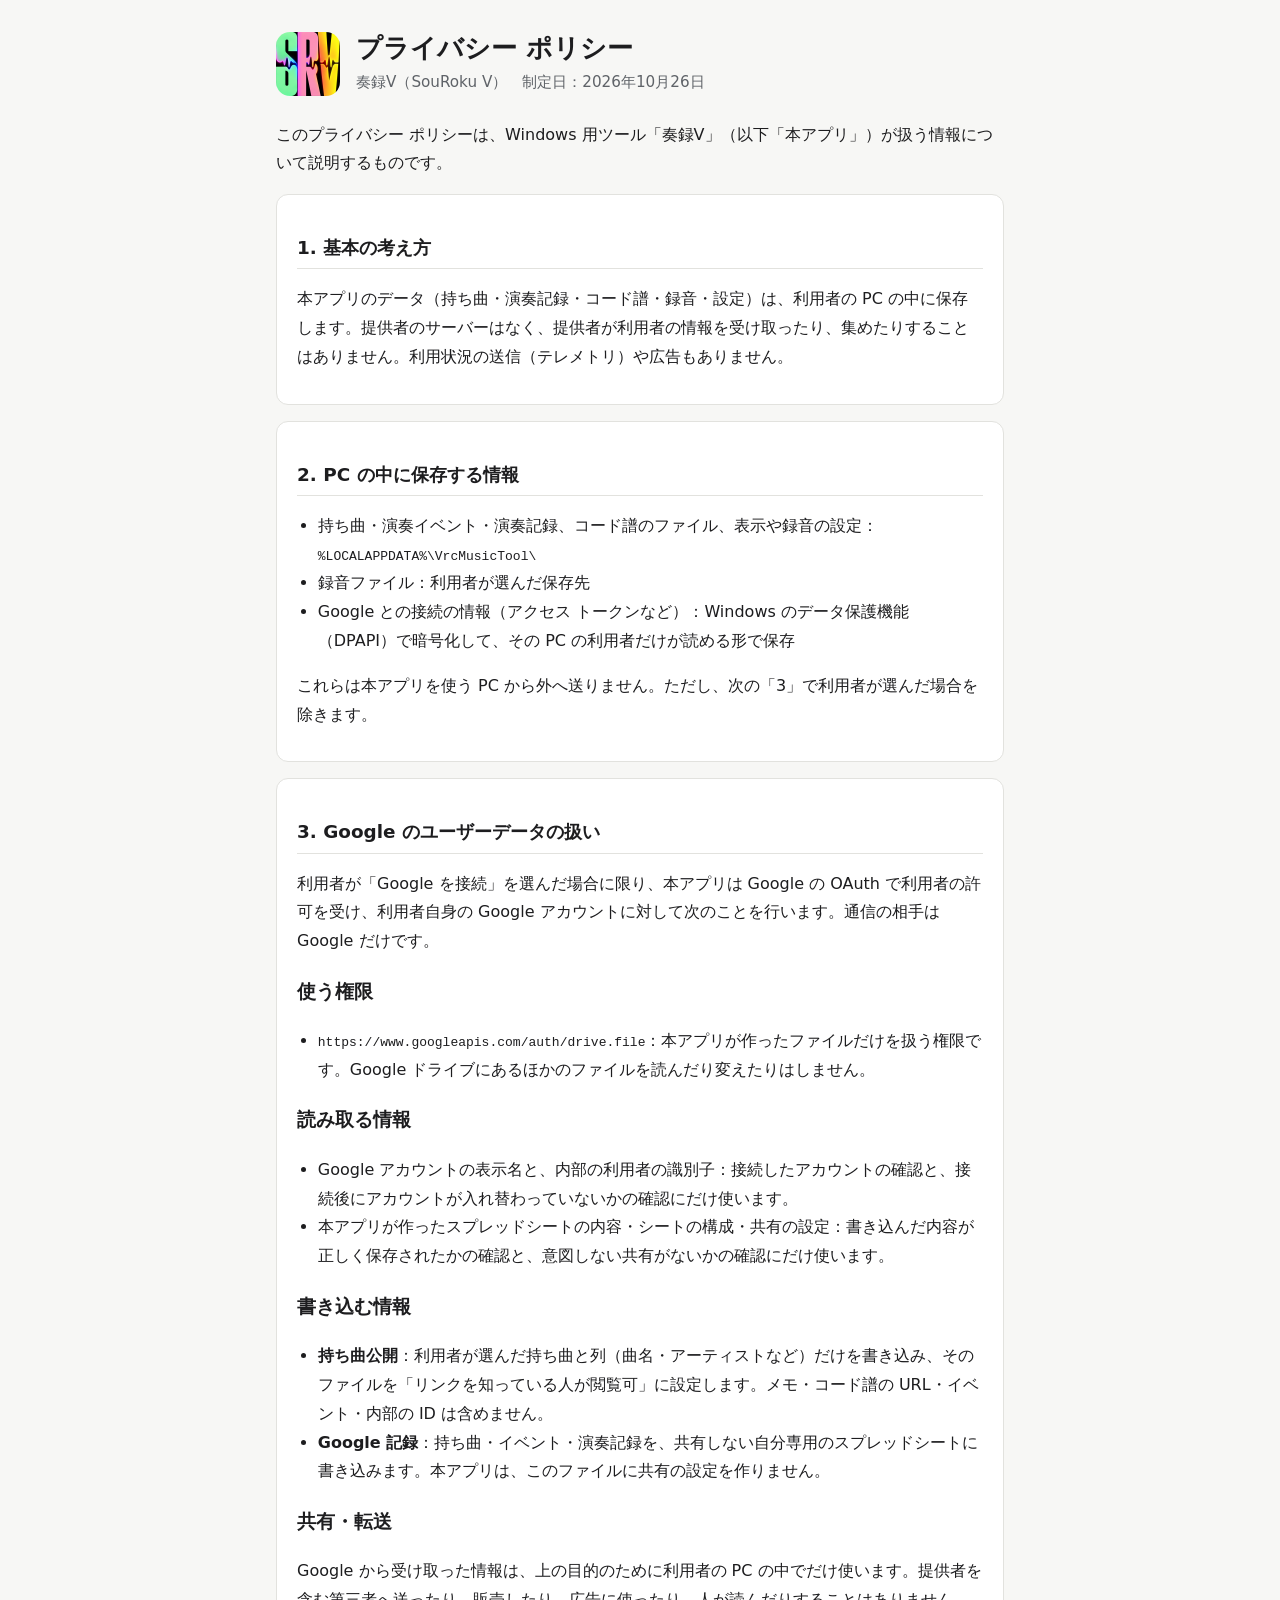
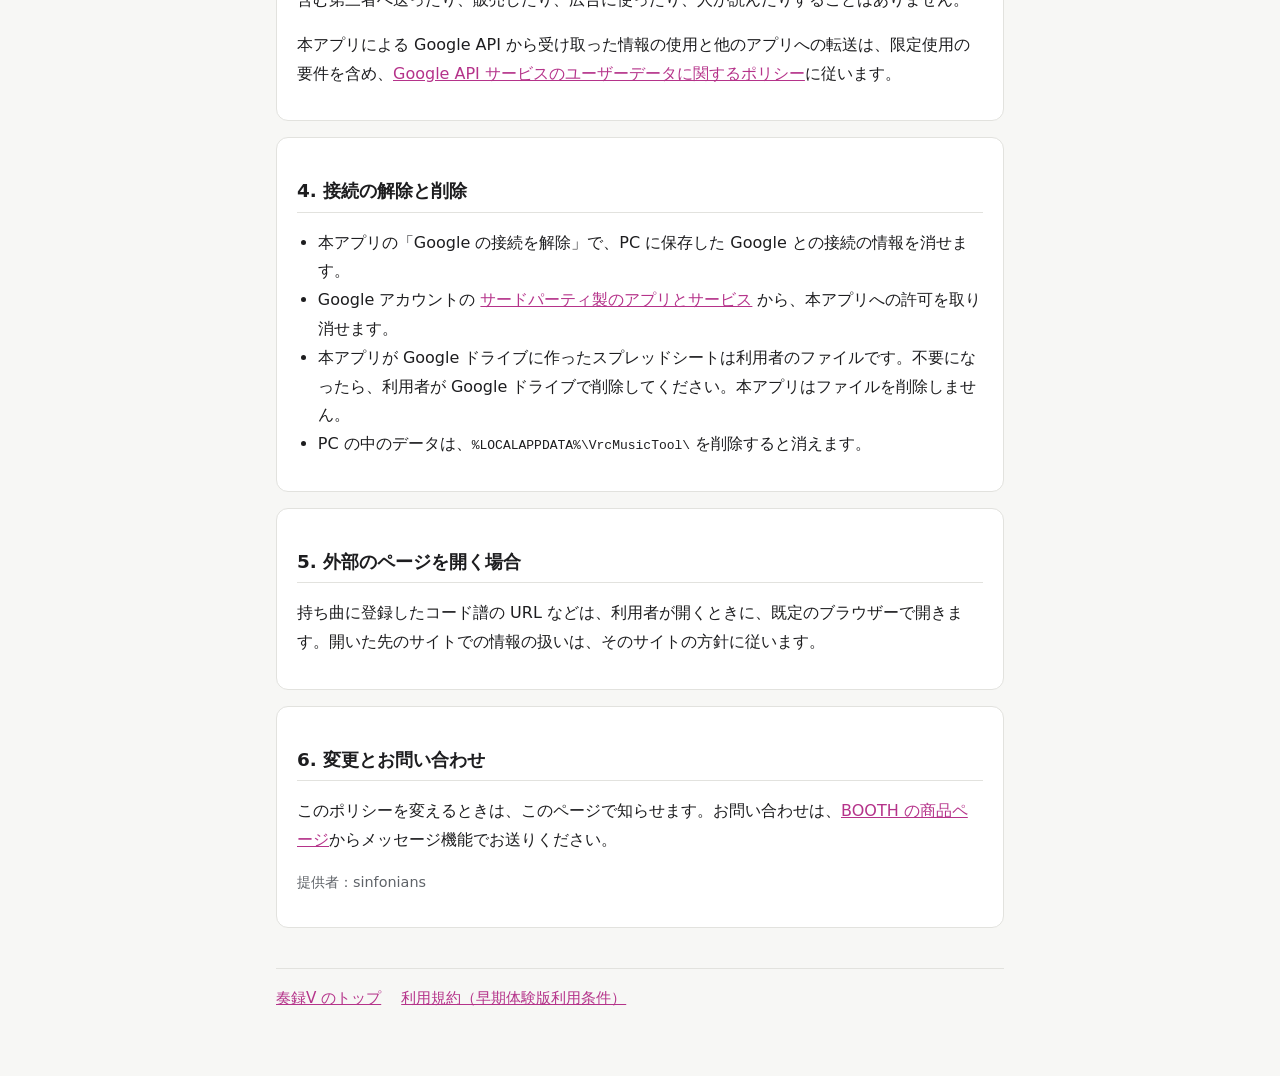
==== privacy.html @ ec06ffeb "Add the SouRoku V home page, privacy policy and terms" ====
<!doctype html>
<html lang="ja">
<head>
<meta charset="utf-8">
<meta name="viewport" content="width=device-width, initial-scale=1">
<title>奏録V プライバシー ポリシー</title>
<link rel="stylesheet" href="style.css">
</head>
<body>
<main>
<header>
  <img src="logo.png" alt="奏録Vのアイコン">
  <div>
    <h1>プライバシー ポリシー</h1>
    <p class="sub">奏録V（SouRoku V）　制定日：2026年10月26日</p>
  </div>
</header>

<p>このプライバシー ポリシーは、Windows 用ツール「奏録V」（以下「本アプリ」）が扱う情報について説明するものです。</p>

<section>
<h2>1. 基本の考え方</h2>
<p>本アプリのデータ（持ち曲・演奏記録・コード譜・録音・設定）は、利用者の PC の中に保存します。提供者のサーバーはなく、提供者が利用者の情報を受け取ったり、集めたりすることはありません。利用状況の送信（テレメトリ）や広告もありません。</p>
</section>

<section>
<h2>2. PC の中に保存する情報</h2>
<ul>
  <li>持ち曲・演奏イベント・演奏記録、コード譜のファイル、表示や録音の設定：<code>%LOCALAPPDATA%\VrcMusicTool\</code></li>
  <li>録音ファイル：利用者が選んだ保存先</li>
  <li>Google との接続の情報（アクセス トークンなど）：Windows のデータ保護機能（DPAPI）で暗号化して、その PC の利用者だけが読める形で保存</li>
</ul>
<p>これらは本アプリを使う PC から外へ送りません。ただし、次の「3」で利用者が選んだ場合を除きます。</p>
</section>

<section>
<h2>3. Google のユーザーデータの扱い</h2>
<p>利用者が「Google を接続」を選んだ場合に限り、本アプリは Google の OAuth で利用者の許可を受け、利用者自身の Google アカウントに対して次のことを行います。通信の相手は Google だけです。</p>
<h3>使う権限</h3>
<ul>
  <li><code>https://www.googleapis.com/auth/drive.file</code>：本アプリが作ったファイルだけを扱う権限です。Google ドライブにあるほかのファイルを読んだり変えたりはしません。</li>
</ul>
<h3>読み取る情報</h3>
<ul>
  <li>Google アカウントの表示名と、内部の利用者の識別子：接続したアカウントの確認と、接続後にアカウントが入れ替わっていないかの確認にだけ使います。</li>
  <li>本アプリが作ったスプレッドシートの内容・シートの構成・共有の設定：書き込んだ内容が正しく保存されたかの確認と、意図しない共有がないかの確認にだけ使います。</li>
</ul>
<h3>書き込む情報</h3>
<ul>
  <li><strong>持ち曲公開</strong>：利用者が選んだ持ち曲と列（曲名・アーティストなど）だけを書き込み、そのファイルを「リンクを知っている人が閲覧可」に設定します。メモ・コード譜の URL・イベント・内部の ID は含めません。</li>
  <li><strong>Google 記録</strong>：持ち曲・イベント・演奏記録を、共有しない自分専用のスプレッドシートに書き込みます。本アプリは、このファイルに共有の設定を作りません。</li>
</ul>
<h3>共有・転送</h3>
<p>Google から受け取った情報は、上の目的のために利用者の PC の中でだけ使います。提供者を含む第三者へ送ったり、販売したり、広告に使ったり、人が読んだりすることはありません。</p>
<p>本アプリによる Google API から受け取った情報の使用と他のアプリへの転送は、限定使用の要件を含め、<a href="https://developers.google.com/terms/api-services-user-data-policy">Google API サービスのユーザーデータに関するポリシー</a>に従います。</p>
</section>

<section>
<h2>4. 接続の解除と削除</h2>
<ul>
  <li>本アプリの「Google の接続を解除」で、PC に保存した Google との接続の情報を消せます。</li>
  <li>Google アカウントの <a href="https://myaccount.google.com/permissions">サードパーティ製のアプリとサービス</a> から、本アプリへの許可を取り消せます。</li>
  <li>本アプリが Google ドライブに作ったスプレッドシートは利用者のファイルです。不要になったら、利用者が Google ドライブで削除してください。本アプリはファイルを削除しません。</li>
  <li>PC の中のデータは、<code>%LOCALAPPDATA%\VrcMusicTool\</code> を削除すると消えます。</li>
</ul>
</section>

<section>
<h2>5. 外部のページを開く場合</h2>
<p>持ち曲に登録したコード譜の URL などは、利用者が開くときに、既定のブラウザーで開きます。開いた先のサイトでの情報の扱いは、そのサイトの方針に従います。</p>
</section>

<section>
<h2>6. 変更とお問い合わせ</h2>
<p>このポリシーを変えるときは、このページで知らせます。お問い合わせは、<a href="https://sinfonians.booth.pm/items/8888936">BOOTH の商品ページ</a>からメッセージ機能でお送りください。</p>
<p class="note">提供者：sinfonians</p>
</section>

<nav>
  <a href="index.html">奏録V のトップ</a>
  <a href="terms.html">利用規約（早期体験版利用条件）</a>
</nav>
</main>
</body>
</html>
---- style.css ----
:root {
  --bg: #f7f7f5;
  --surface: #ffffff;
  --text: #1d1d1f;
  --muted: #5f6368;
  --line: #e2e2de;
  --accent: #b5338a;
  color-scheme: light dark;
}
@media (prefers-color-scheme: dark) {
  :root {
    --bg: #161618;
    --surface: #1f1f22;
    --text: #ececec;
    --muted: #a8a8ad;
    --line: #333338;
    --accent: #f08ac9;
  }
}
* { box-sizing: border-box; }
body {
  margin: 0;
  background: var(--bg);
  color: var(--text);
  font-family: "Hiragino Sans", "Yu Gothic UI", "Meiryo", system-ui, sans-serif;
  line-height: 1.8;
}
main { max-width: 760px; margin: 0 auto; padding: 32px 16px 64px; }
header { display: flex; align-items: center; gap: 16px; margin-bottom: 24px; }
header img { width: 64px; height: 64px; border-radius: 14px; }
h1 { font-size: 1.6rem; margin: 0; line-height: 1.3; }
.sub { color: var(--muted); margin: 4px 0 0; font-size: 0.95rem; }
h2 { font-size: 1.15rem; margin: 32px 0 8px; padding-bottom: 4px; border-bottom: 1px solid var(--line); }
section { background: var(--surface); border: 1px solid var(--line); border-radius: 12px; padding: 4px 20px 16px; margin-top: 16px; }
ul { padding-left: 1.3em; }
a { color: var(--accent); }
nav { display: flex; flex-wrap: wrap; gap: 8px 20px; margin-top: 40px; padding-top: 16px; border-top: 1px solid var(--line); font-size: 0.95rem; }
.note { color: var(--muted); font-size: 0.9rem; }
.button { display: inline-block; padding: 10px 18px; border-radius: 8px; background: var(--accent); color: #fff; text-decoration: none; font-weight: bold; }
@media (prefers-color-scheme: dark) { .button { color: #161618; } }
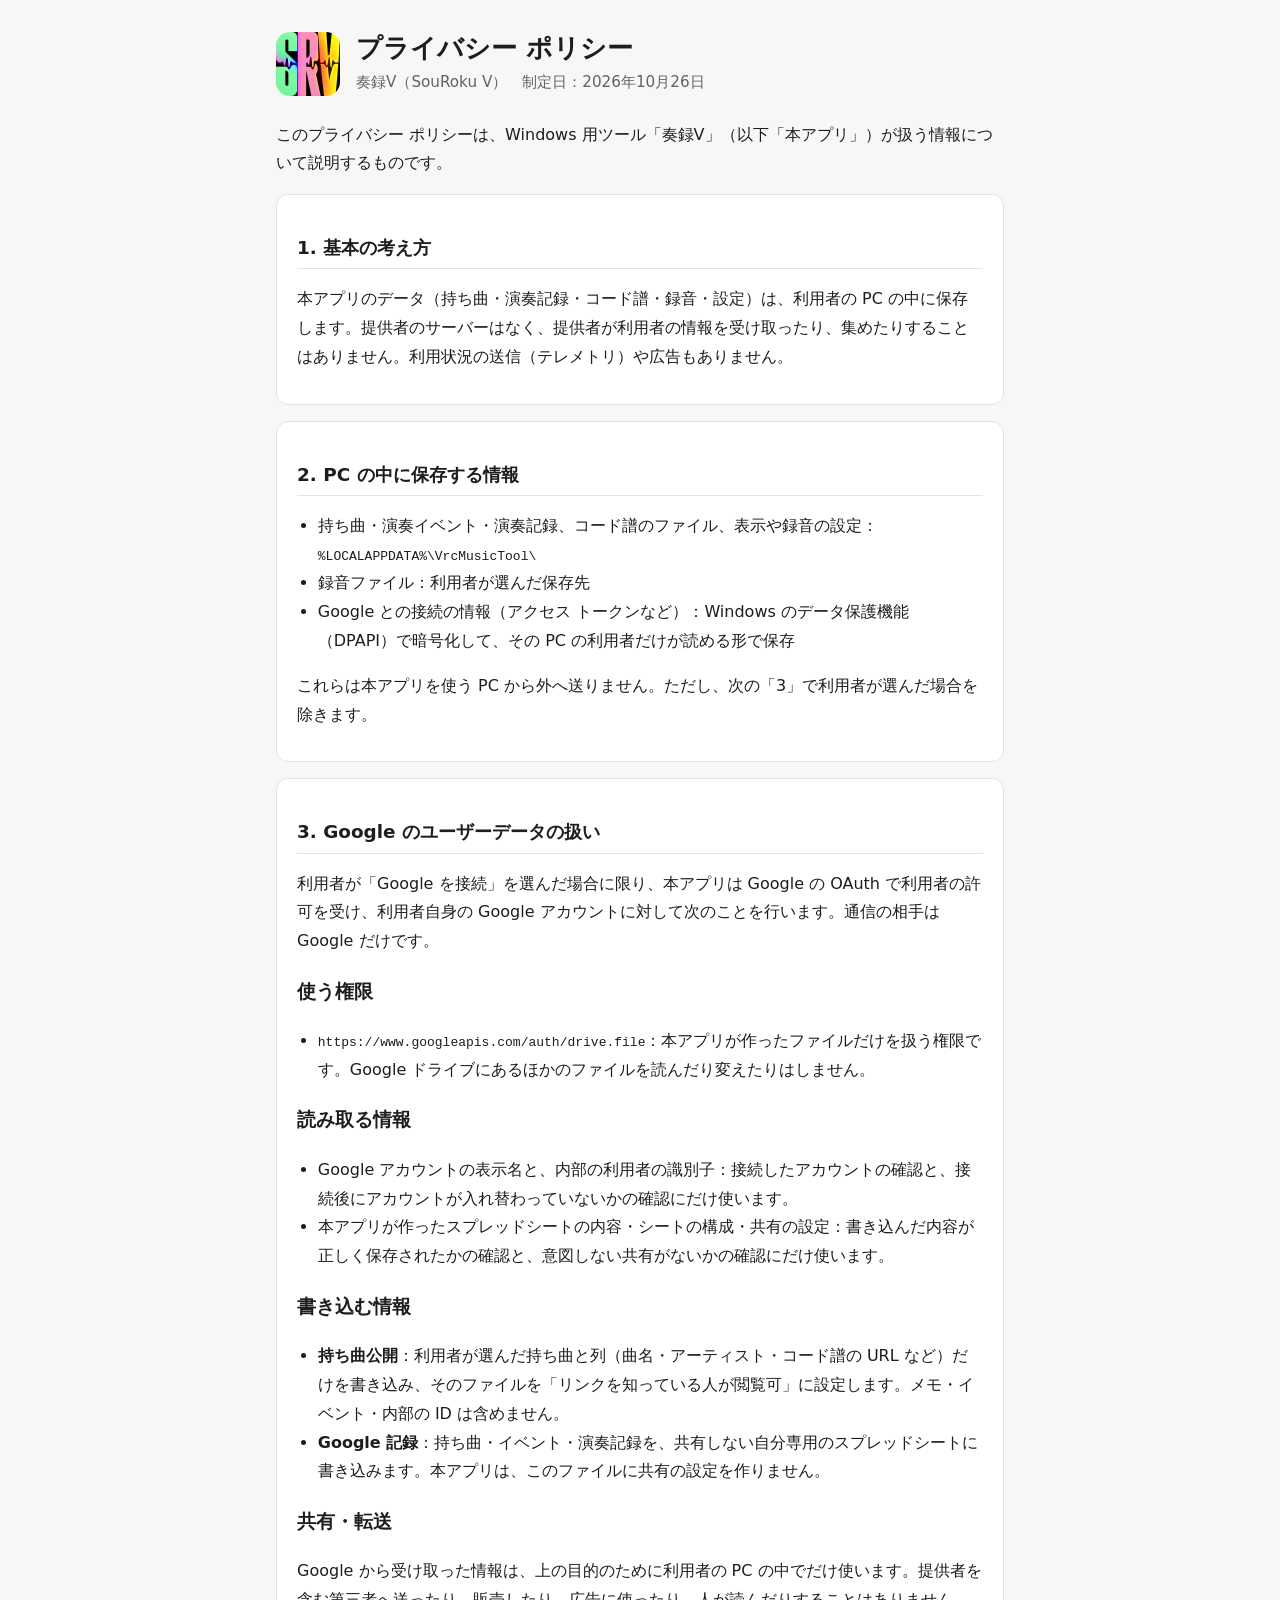
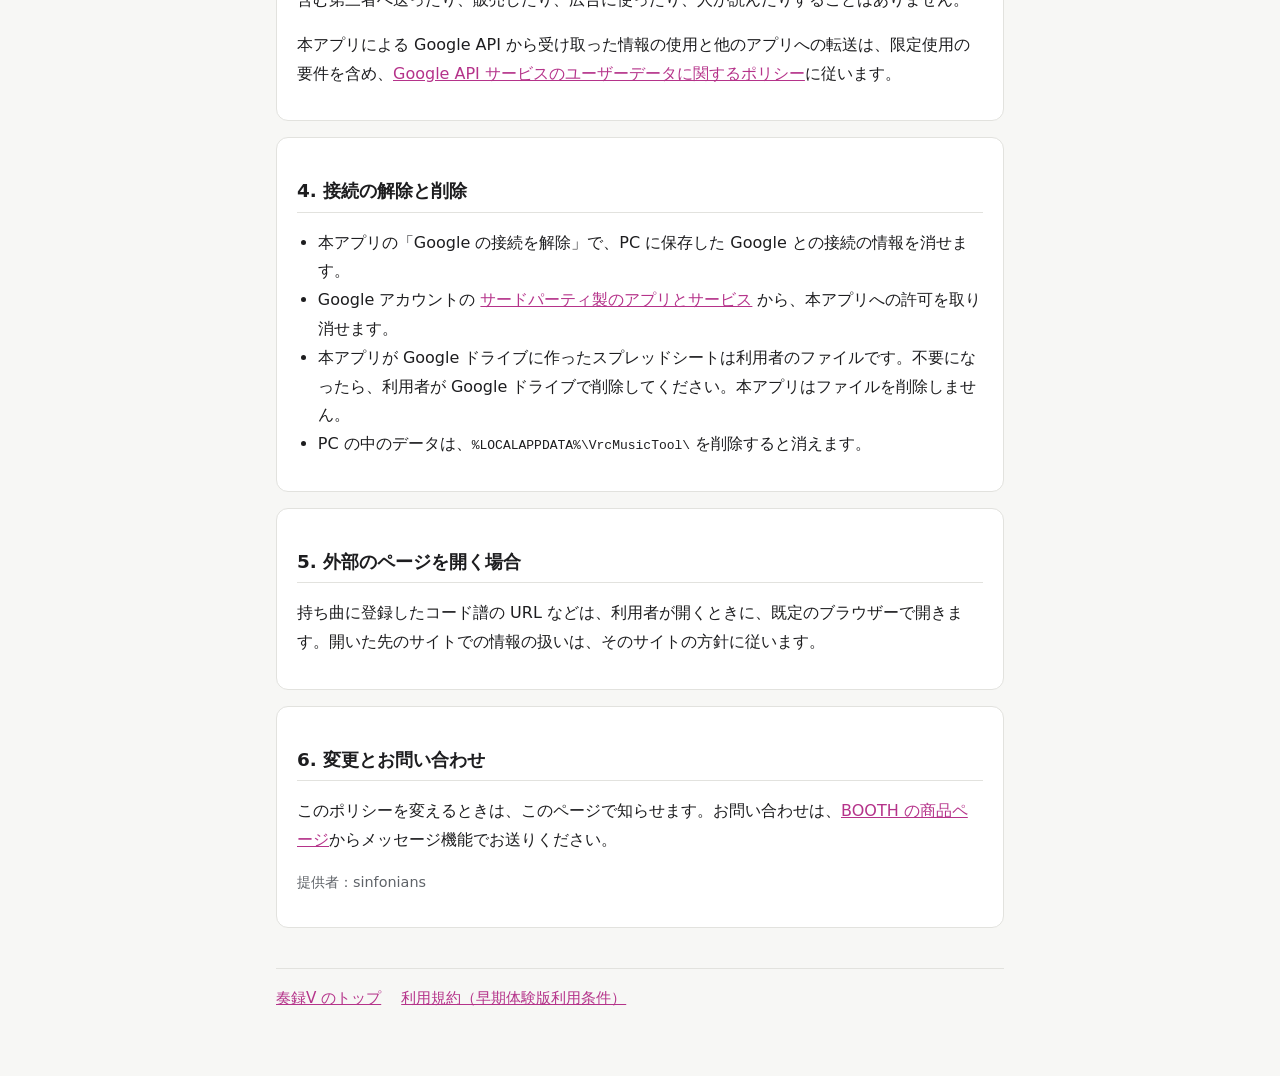
==== commit 680e51aa: "Privacy policy: the chord sheet link can be part of the public repertoire" ====
--- a/privacy.html
+++ b/privacy.html
@@ -47,7 +47,7 @@
 </ul>
 <h3>書き込む情報</h3>
 <ul>
-  <li><strong>持ち曲公開</strong>：利用者が選んだ持ち曲と列（曲名・アーティストなど）だけを書き込み、そのファイルを「リンクを知っている人が閲覧可」に設定します。メモ・コード譜の URL・イベント・内部の ID は含めません。</li>
+  <li><strong>持ち曲公開</strong>：利用者が選んだ持ち曲と列（曲名・アーティスト・コード譜の URL など）だけを書き込み、そのファイルを「リンクを知っている人が閲覧可」に設定します。メモ・イベント・内部の ID は含めません。</li>
   <li><strong>Google 記録</strong>：持ち曲・イベント・演奏記録を、共有しない自分専用のスプレッドシートに書き込みます。本アプリは、このファイルに共有の設定を作りません。</li>
 </ul>
 <h3>共有・転送</h3>
